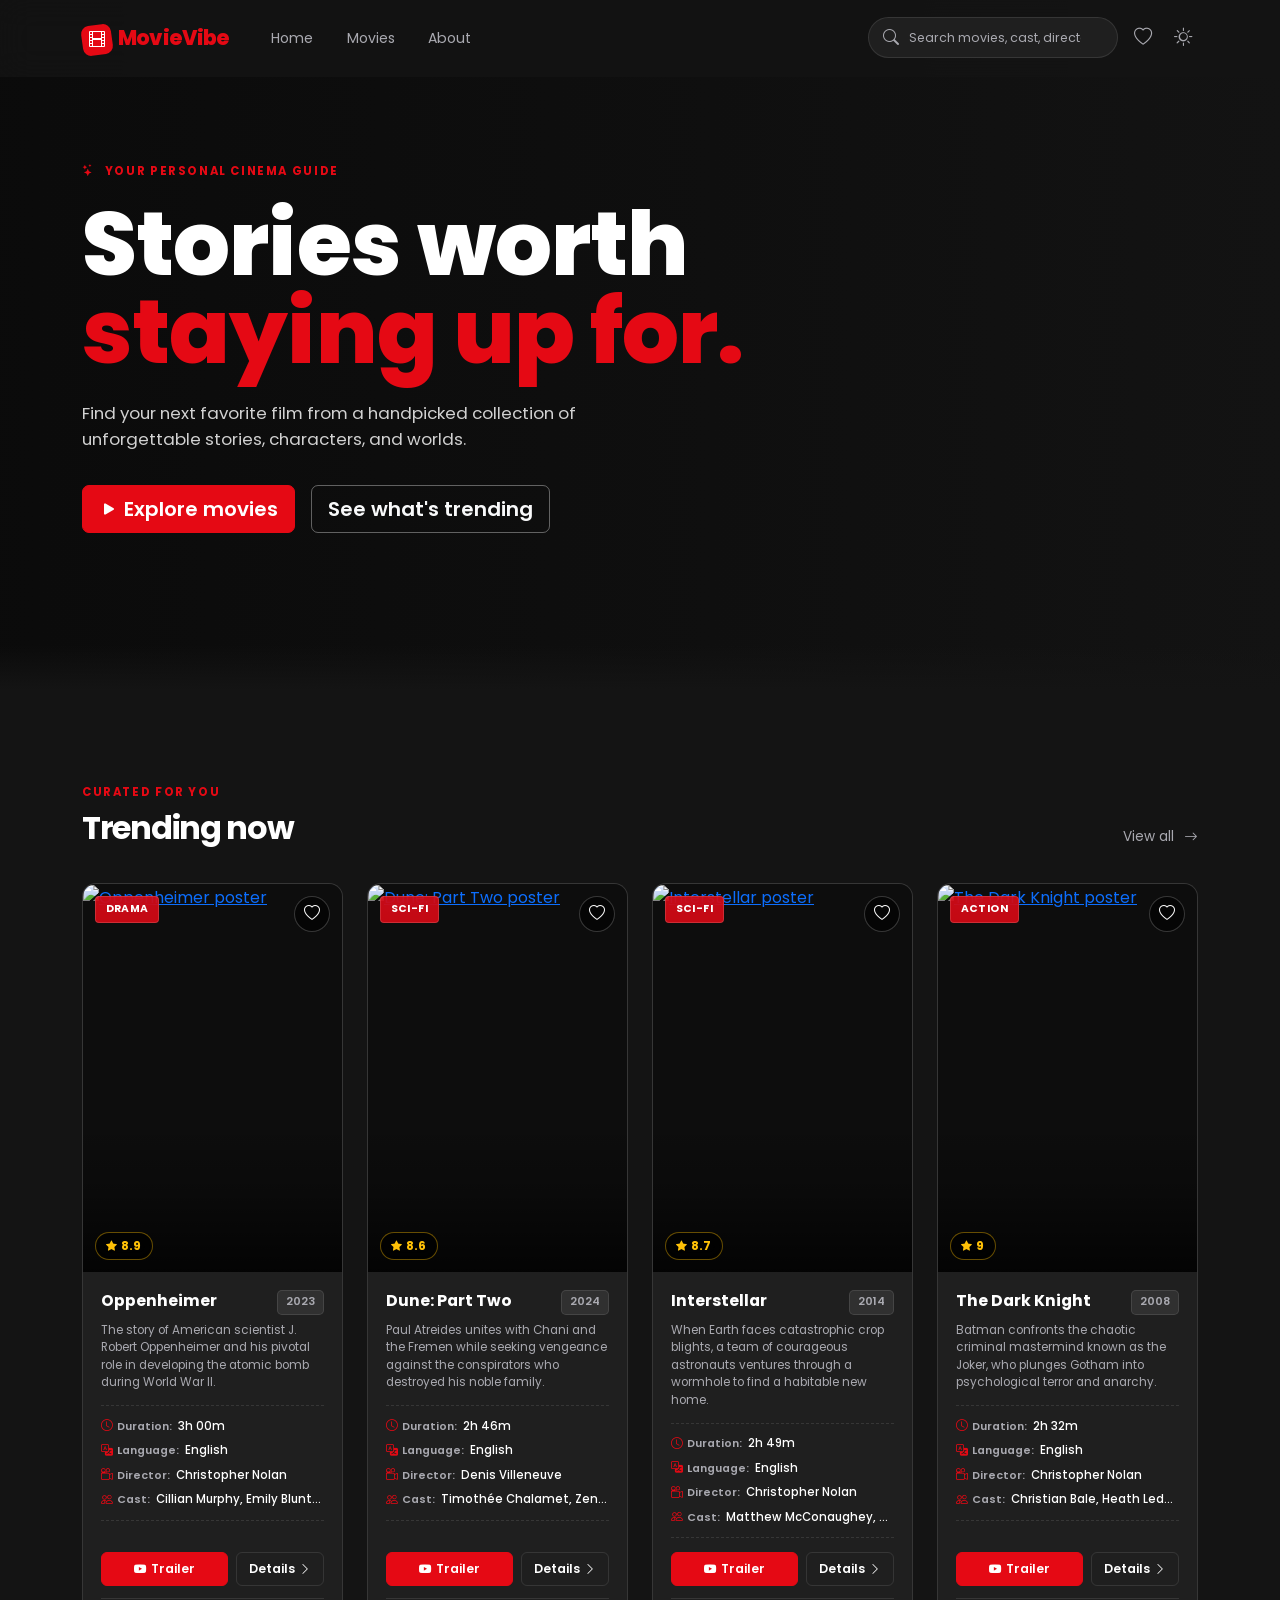
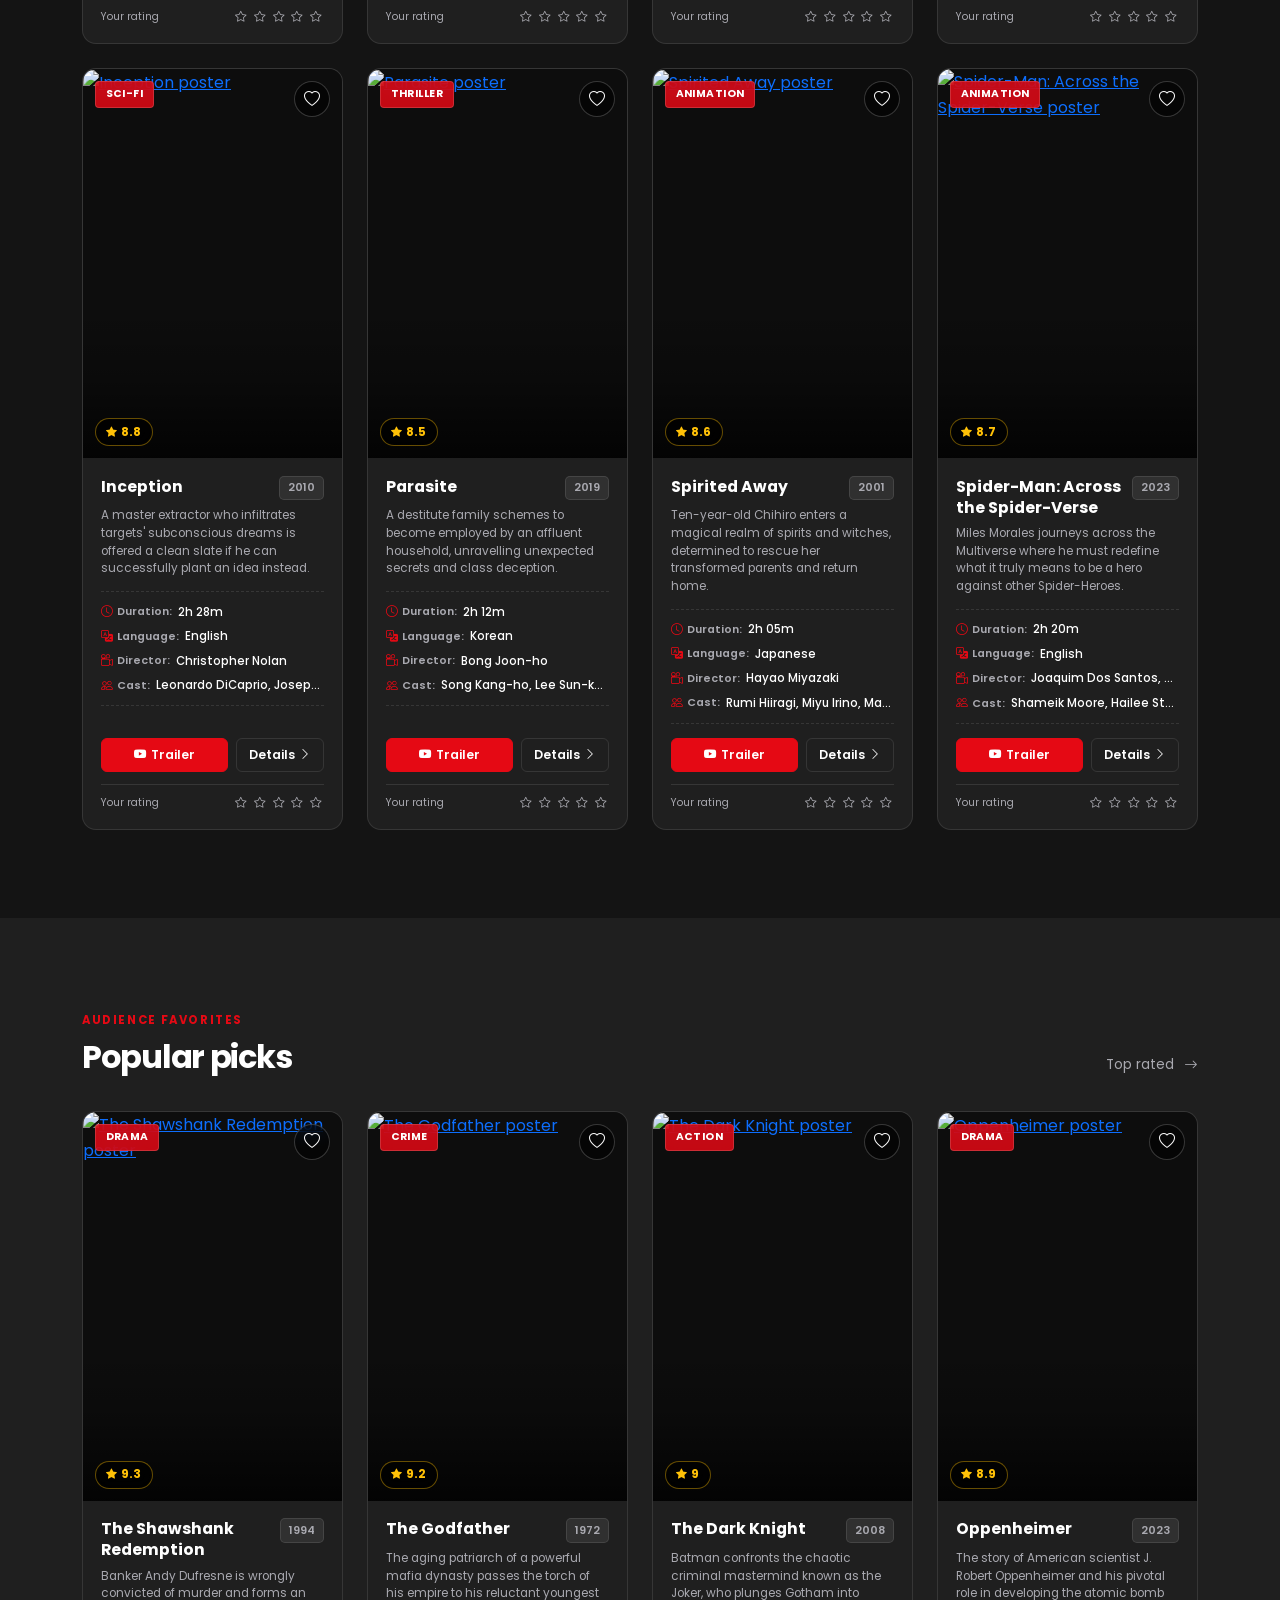
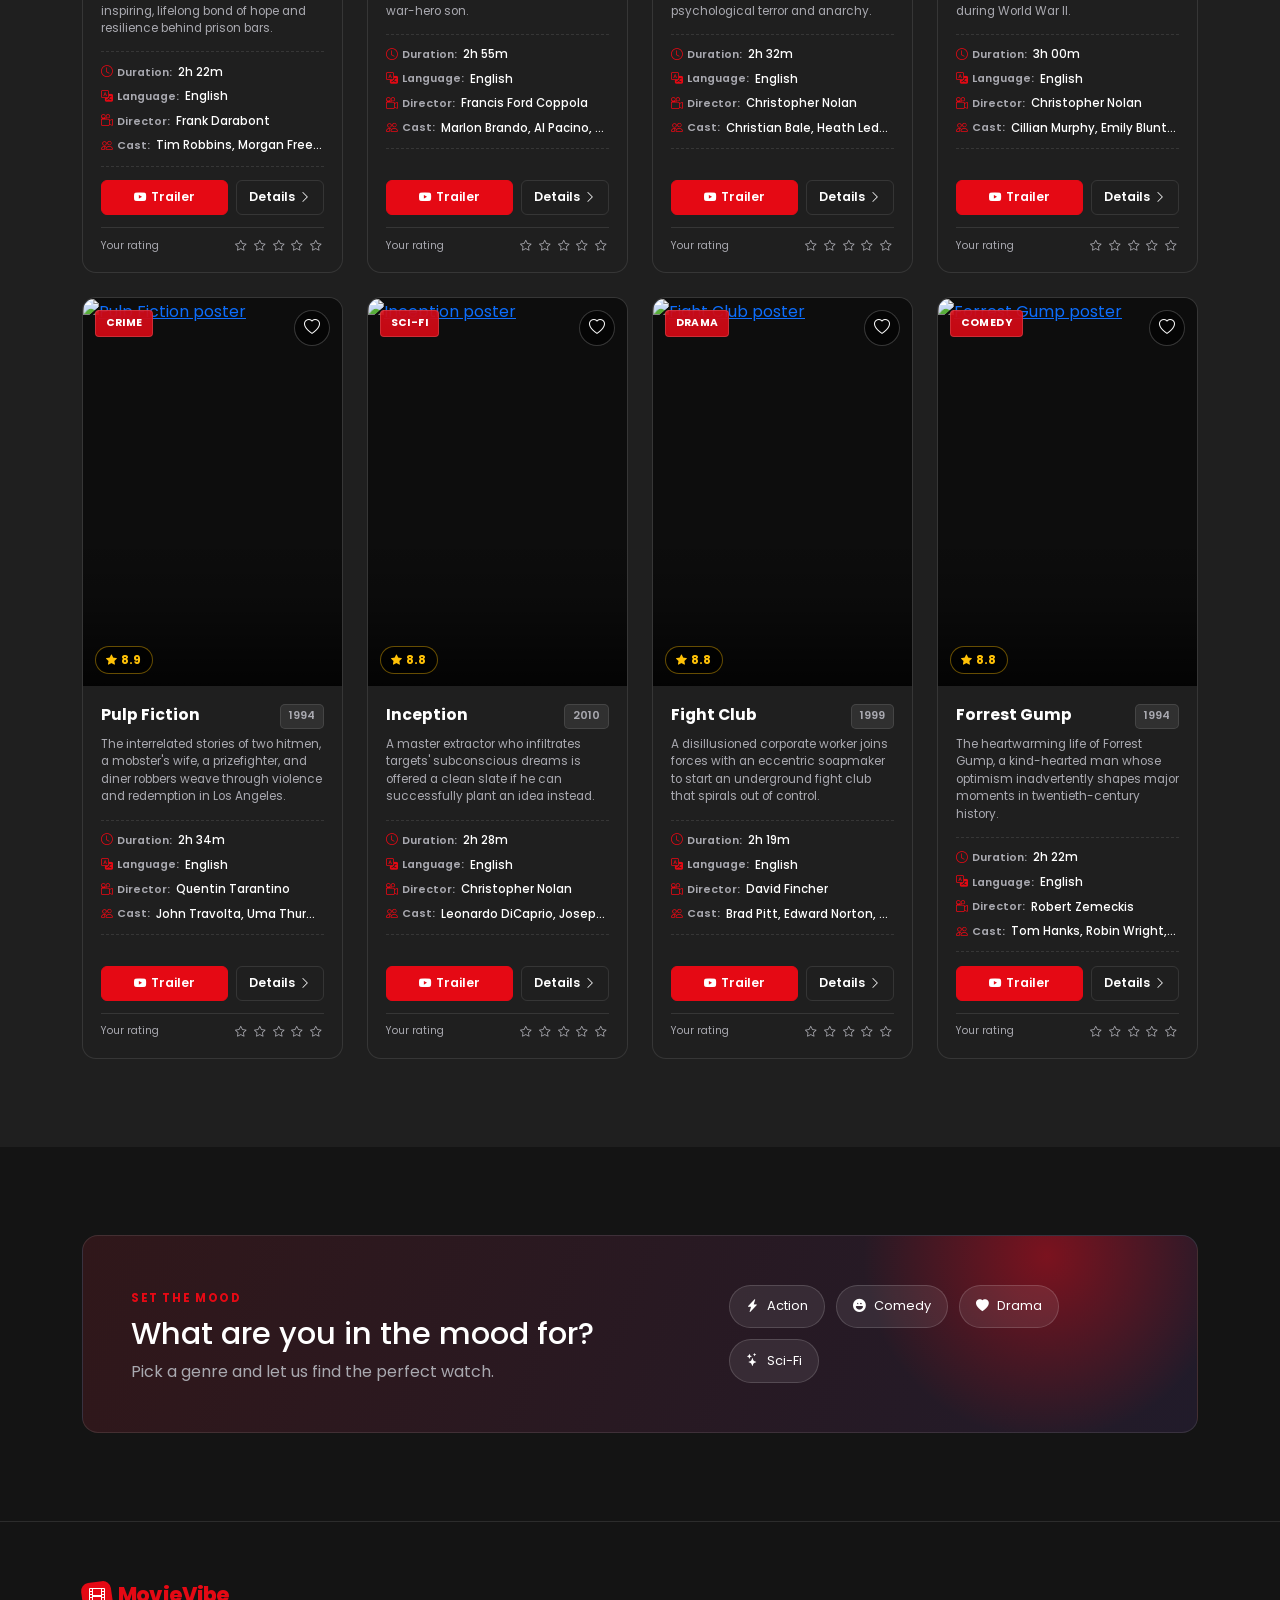
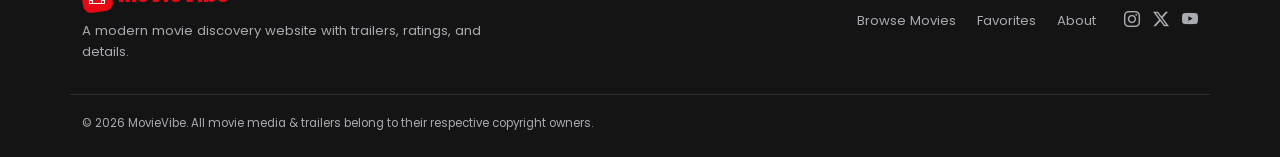
==== index.html @ ccd826d7 "using mock data" ====
<!doctype html>
<html lang="en">
<head>
  <meta charset="utf-8">
  <meta name="viewport" content="width=device-width, initial-scale=1">
  <meta name="description" content="MovieVibe is a modern movie discovery website">
  <title>MovieVibe | Discover your next favorite</title>
  <link rel="preconnect" href="https://fonts.googleapis.com">
  <link rel="preconnect" href="https://fonts.gstatic.com" crossorigin>
  <link href="https://fonts.googleapis.com/css2?family=Kantumruy+Pro:wght@400;500;600;700&family=Poppins:wght@400;500;600;700;800&display=swap" rel="stylesheet">
  <link href="https://cdn.jsdelivr.net/npm/bootstrap@5.3.3/dist/css/bootstrap.min.css" rel="stylesheet">
  <link href="https://cdn.jsdelivr.net/npm/bootstrap-icons@1.11.3/font/bootstrap-icons.min.css" rel="stylesheet">
  <link rel="stylesheet" href="css/style.css">
  <link rel="stylesheet" href="css/home.css">
</head>
<body>
  <div id="site-nav"></div>
  <main>
    <section class="hero-section">
      <div class="container hero-content">
        <span class="eyebrow"><i class="bi bi-stars"></i> Your personal cinema guide</span>
        <h1>Stories worth<br><span>staying up for.</span></h1>
        <p>Find your next favorite film from a handpicked collection of unforgettable stories, characters, and worlds.</p>
        <div class="d-flex flex-wrap gap-3">
          <a href="pages/movies.html" class="btn btn-primary btn-lg"><i class="bi bi-play-fill"></i> Explore movies</a>
          <a href="#trending" class="btn btn-outline-light btn-lg">See what's trending</a>
        </div>
      </div>
      <div class="hero-fade"></div>
    </section>

    <section class="section-block" id="trending">
      <div class="container">
        <div class="section-heading">
          <div><span class="eyebrow">Curated for you</span><h2>Trending now</h2></div>
          <a href="pages/movies.html" class="text-link">View all <i class="bi bi-arrow-right"></i></a>
        </div>
        <div id="trending-grid" class="row g-4"></div>
      </div>
    </section>

    <section class="section-block section-muted" id="popular">
      <div class="container">
        <div class="section-heading">
          <div><span class="eyebrow">Audience favorites</span><h2>Popular picks</h2></div>
          <a href="pages/movies.html?sort=rating" class="text-link">Top rated <i class="bi bi-arrow-right"></i></a>
        </div>
        <div id="popular-grid" class="row g-4"></div>
      </div>
    </section>

    <section class="section-block">
      <div class="container">
        <div class="mood-banner">
          <div><span class="eyebrow">Set the mood</span><h2>What are you in the mood for?</h2><p>Pick a genre and let us find the perfect watch.</p></div>
          <div class="mood-actions">
            <a href="pages/movies.html?genre=Action" class="mood-chip"><i class="bi bi-lightning-charge-fill"></i> Action</a>
            <a href="pages/movies.html?genre=Comedy" class="mood-chip"><i class="bi bi-emoji-laughing-fill"></i> Comedy</a>
            <a href="pages/movies.html?genre=Drama" class="mood-chip"><i class="bi bi-heart-fill"></i> Drama</a>
            <a href="pages/movies.html?genre=Sci-Fi" class="mood-chip"><i class="bi bi-stars"></i> Sci-Fi</a>
          </div>
        </div>
      </div>
    </section>
  </main>
  <div id="site-footer"></div>
  <script src="https://cdn.jsdelivr.net/npm/bootstrap@5.3.3/dist/js/bootstrap.bundle.min.js"></script>
  <script src="data/movies-data.js"></script>
  <script src="js/utils.js"></script>
  <script src="js/main.js"></script>
  <script src="js/home.js"></script>
</body>
</html>
---- css/style.css ----
:root {
  --bg: #141414;
  --surface: #1f1f1f;
  --surface-2: #282828;
  --text: #fff;
  --muted: #a9a9b0;
  --line: rgba(255, 255, 255, 0.1);
  --red: #e50914;
  --red-dark: #b20710;
  --hero-text: #fff;
  --shadow: 0 20px 50px rgba(0, 0, 0, 0.35);
}
* {
  box-sizing: border-box;
}
html {
  scroll-behavior: smooth;
}
body {
  background: var(--bg);
  color: var(--text);
  font-family:
    Poppins,
    "Kantumruy Pro",
    -apple-system,
    BlinkMacSystemFont,
    "Segoe UI",
    Roboto,
    sans-serif;
  line-height: 1.6;
}
body,
button,
input,
select {
  transition:
    background-color 0.25s,
    color 0.25s,
    border-color 0.25s;
}
.navbar {
  background: rgba(20, 20, 20, 0.82);
  backdrop-filter: blur(16px);
  border-bottom: 1px solid transparent;
  padding: 1rem 0;
  z-index: 100;
}
.navbar.scrolled {
  border-color: var(--line);
}
.navbar-brand {
  color: var(--text);
  font-size: 1.3rem;
  font-weight: 800;
  letter-spacing: -0.04em;
  text-decoration: none;
}
.navbar-brand span:not(.brand-mark) {
  color: var(--red);
}
.brand-mark {
  background: var(--red);
  border-radius: 8px;
  color: #fff;
  display: inline-grid;
  height: 30px;
  margin-right: 6px;
  place-items: center;
  transform: rotate(-8deg);
  width: 30px;
}
.brand-mark i {
  font-size: 16px;
  transform: rotate(8deg);
}
.nav-link {
  color: var(--muted);
  font-size: 0.88rem;
  margin-left: 1.1rem;
}
.nav-link:hover,
.nav-link.active {
  color: var(--text);
}
.nav-actions {
  align-items: center;
  display: flex;
  gap: 1rem;
}
.nav-search {
  align-items: center;
  background: var(--surface);
  border: 1px solid var(--line);
  border-radius: 30px;
  display: flex;
  padding: 0 0.9rem;
  width: 250px;
}
.nav-search i {
  color: var(--muted);
}
.nav-search input {
  background: transparent;
  border: 0;
  color: var(--text);
  font-size: 0.78rem;
  outline: 0;
  padding: 0.6rem;
  width: 100%;
}
.nav-search input::placeholder {
  color: var(--muted);
}
.nav-icon-link,
.nav-icon-btn {
  background: transparent;
  border: 0;
  color: var(--muted);
  font-size: 1.15rem;
  position: relative;
  text-decoration: none;
}
.nav-icon-link:hover,
.nav-icon-btn:hover {
  color: var(--text);
}
.favorite-count {
  background: var(--red);
  border-radius: 10px;
  color: #fff;
  font-size: 0.6rem;
  line-height: 16px;
  min-width: 16px;
  position: absolute;
  right: -9px;
  text-align: center;
  top: -8px;
}
.navbar-toggler {
  border: 0;
  color: var(--text);
  font-size: 1.5rem;
}
.hero-section {
  align-items: center;
  background:
    linear-gradient(
      90deg,
      rgba(10, 10, 10, 0.92) 0%,
      rgba(10, 10, 10, 0.55) 50%,
      rgba(10, 10, 10, 0.1)
    ),
    url("https://images.unsplash.com/photo-1489599849927-2ee91cede3ba?auto=format&fit=crop&w=2000&q=85")
      center/cover;
  display: flex;
  min-height: 690px;
  position: relative;
}
.hero-section:after {
  background: linear-gradient(0deg, var(--bg), transparent 25%);
  bottom: 0;
  content: "";
  height: 180px;
  left: 0;
  position: absolute;
  right: 0;
}
.hero-content {
  position: relative;
  z-index: 1;
}
.hero-content h1 {
  font-size: clamp(3rem, 7vw, 6.6rem);
  font-weight: 800;
  letter-spacing: -0.07em;
  line-height: 0.98;
  margin: 1.1rem 0 1.5rem;
  max-width: 760px;
}
.hero-content h1 span {
  color: var(--red);
}
.hero-content p {
  color: #d1d1d1;
  font-size: 1.05rem;
  margin-bottom: 2rem;
  max-width: 500px;
}
.eyebrow {
  color: var(--red);
  font-size: 0.72rem;
  font-weight: 700;
  letter-spacing: 0.14em;
  text-transform: uppercase;
}
.eyebrow i {
  margin-right: 0.35rem;
}
.btn {
  border-radius: 7px;
  font-weight: 600;
}
.btn-primary {
  background: var(--red);
  border-color: var(--red);
}
.btn-primary:hover,
.btn-primary:focus {
  background: var(--red-dark);
  border-color: var(--red-dark);
}
.btn-outline-light {
  border-color: rgba(255, 255, 255, 0.35);
}
.section-block {
  padding: 5.5rem 0;
}
.section-muted {
  background: var(--surface);
}
.section-heading {
  align-items: end;
  display: flex;
  justify-content: space-between;
  margin-bottom: 2.2rem;
}
.section-heading h2 {
  font-size: 2rem;
  font-weight: 700;
  letter-spacing: -0.04em;
  margin: 0.35rem 0 0;
}
.text-link {
  color: var(--muted);
  font-size: 0.85rem;
  text-decoration: none;
}
.text-link:hover {
  color: var(--red);
}
.text-link i {
  margin-left: 0.4rem;
}

/* ==========================================================================
   MOVIE CARD - REDESIGNED
   ========================================================================== */
.movie-card {
  background: var(--surface);
  border: 1px solid var(--line);
  border-radius: 14px;
  display: flex;
  flex-direction: column;
  height: 100%;
  overflow: hidden;
  position: relative;
  transition:
    transform 0.28s cubic-bezier(0.4, 0, 0.2, 1),
    box-shadow 0.28s cubic-bezier(0.4, 0, 0.2, 1),
    border-color 0.28s ease;
}
.movie-card:hover {
  border-color: rgba(229, 9, 20, 0.4);
  box-shadow: var(--shadow);
  transform: translateY(-8px);
}
.poster-wrap {
  aspect-ratio: 2/3;
  background: #0d0d0d;
  overflow: hidden;
  position: relative;
}
.poster-wrap img,
.details-poster img {
  height: 100%;
  object-fit: cover;
  transition: transform 0.5s cubic-bezier(0.4, 0, 0.2, 1);
  width: 100%;
}
.movie-card:hover .poster-wrap img {
  transform: scale(1.06);
}
.poster-wrap:after {
  background: linear-gradient(
    0deg,
    rgba(0, 0, 0, 0.75) 0%,
    rgba(0, 0, 0, 0.2) 40%,
    transparent 70%
  );
  bottom: 0;
  content: "";
  height: 55%;
  left: 0;
  pointer-events: none;
  position: absolute;
  right: 0;
  z-index: 1;
}

/* Favorite bookmark button */
.favorite-btn {
  background: rgba(0, 0, 0, 0.55);
  backdrop-filter: blur(8px);
  border: 1px solid rgba(255, 255, 255, 0.2);
  border-radius: 50%;
  color: #fff;
  cursor: pointer;
  display: grid;
  height: 36px;
  place-items: center;
  position: absolute;
  right: 12px;
  top: 12px;
  transition: all 0.2s ease;
  width: 36px;
  z-index: 3;
}
.favorite-btn:hover {
  background: var(--red);
  border-color: var(--red);
  transform: scale(1.1);
}
.favorite-btn.active {
  background: var(--red);
  border-color: var(--red);
  color: #fff;
}

/* Poster hover trailer play overlay button */
.poster-trailer-btn {
  background: rgba(229, 9, 20, 0.92);
  border: 0;
  border-radius: 50%;
  box-shadow: 0 4px 20px rgba(229, 9, 20, 0.6);
  color: #fff;
  cursor: pointer;
  display: grid;
  font-size: 1.6rem;
  height: 52px;
  left: 50%;
  opacity: 0;
  place-items: center;
  position: absolute;
  top: 50%;
  transform: translate(-50%, -50%) scale(0.8);
  transition: all 0.28s cubic-bezier(0.4, 0, 0.2, 1);
  width: 52px;
  z-index: 3;
}
.movie-card:hover .poster-trailer-btn {
  opacity: 1;
  transform: translate(-50%, -50%) scale(1);
}
.poster-trailer-btn:hover {
  background: #ff1924;
  transform: translate(-50%, -50%) scale(1.12);
}

/* Genre Badge */
.genre-badge {
  background: rgba(229, 9, 20, 0.85);
  backdrop-filter: blur(8px);
  border: 1px solid rgba(255, 255, 255, 0.15);
  border-radius: 4px;
  color: #fff;
  display: inline-block;
  font-size: 0.66rem;
  font-weight: 700;
  letter-spacing: 0.04em;
  padding: 0.25rem 0.6rem;
  text-transform: uppercase;
}
.poster-wrap .genre-badge {
  left: 12px;
  position: absolute;
  top: 12px;
  z-index: 2;
}

/* Card Rating Badge */
.card-rating-badge {
  align-items: center;
  background: rgba(0, 0, 0, 0.78);
  backdrop-filter: blur(8px);
  border: 1px solid rgba(255, 193, 7, 0.4);
  border-radius: 20px;
  bottom: 12px;
  color: #ffc107;
  display: inline-flex;
  font-size: 0.74rem;
  font-weight: 700;
  gap: 0.25rem;
  left: 12px;
  padding: 0.22rem 0.65rem;
  position: absolute;
  z-index: 2;
}
.card-rating-badge i {
  font-size: 0.68rem;
}

/* Card Body */
.movie-card-body {
  display: flex;
  flex-direction: column;
  flex-grow: 1;
  padding: 1.1rem;
}

/* Card Header: Title + Year */
.movie-card-header {
  align-items: flex-start;
  display: flex;
  gap: 0.5rem;
  justify-content: space-between;
  margin-bottom: 0.45rem;
}
.movie-title {
  font-size: 0.98rem;
  font-weight: 700;
  line-height: 1.35;
  margin: 0;
}
.movie-title a {
  color: var(--text);
  text-decoration: none;
  transition: color 0.2s;
}
.movie-title a:hover {
  color: var(--red);
}
.movie-year-badge {
  background: rgba(255, 255, 255, 0.08);
  border: 1px solid var(--line);
  border-radius: 5px;
  color: var(--muted);
  flex-shrink: 0;
  font-size: 0.7rem;
  font-weight: 600;
  padding: 0.15rem 0.5rem;
  white-space: nowrap;
}

/* Movie Description */
.movie-card-desc {
  color: var(--muted);
  display: -webkit-box;
  -webkit-box-orient: vertical;
  font-size: 0.74rem;
  line-height: 1.48;
  line-clamp: 2;
  margin: 0 0 0.85rem 0;
  overflow: hidden;
}

/* Movie Meta Info: Duration, Language, Director, Cast */
.movie-card-meta {
  border-bottom: 1px dashed var(--line);
  border-top: 1px dashed var(--line);
  display: flex;
  flex-direction: column;
  gap: 0.35rem;
  margin-bottom: 0.85rem;
  padding: 0.65rem 0;
}
.meta-row {
  align-items: baseline;
  display: flex;
  font-size: 0.72rem;
  gap: 0.4rem;
  min-width: 0;
}
.meta-label {
  align-items: center;
  color: var(--muted);
  display: inline-flex;
  flex-shrink: 0;
  font-size: 0.68rem;
  font-weight: 600;
  gap: 0.28rem;
  white-space: nowrap;
}
.meta-label i {
  color: var(--red);
  font-size: 0.74rem;
}
.meta-value {
  color: var(--text);
  font-size: 0.72rem;
  font-weight: 500;
  min-width: 0;
}

/* Movie Card Actions */
.movie-card-actions {
  display: flex;
  gap: 0.5rem;
  margin-top: auto;
}
.btn-trailer {
  align-items: center;
  background: var(--red);
  border: 1px solid var(--red);
  border-radius: 6px;
  color: #fff;
  cursor: pointer;
  display: inline-flex;
  flex: 1;
  font-size: 0.76rem;
  font-weight: 600;
  gap: 0.35rem;
  justify-content: center;
  padding: 0.45rem 0.65rem;
  text-decoration: none;
  transition: all 0.2s ease;
}
.btn-trailer:hover:not(:disabled) {
  background: var(--red-dark);
  border-color: var(--red-dark);
  box-shadow: 0 4px 14px rgba(229, 9, 20, 0.45);
  color: #fff;
}
.btn-trailer.disabled,
.btn-trailer:disabled {
  background: rgba(255, 255, 255, 0.08);
  border-color: transparent;
  color: var(--muted);
  cursor: not-allowed;
}
.btn-card-details {
  align-items: center;
  background: transparent;
  border: 1px solid var(--line);
  border-radius: 6px;
  color: var(--text);
  display: inline-flex;
  font-size: 0.76rem;
  font-weight: 600;
  gap: 0.25rem;
  justify-content: center;
  padding: 0.45rem 0.75rem;
  text-decoration: none;
  transition: all 0.2s ease;
}
.btn-card-details:hover {
  background: rgba(255, 255, 255, 0.08);
  border-color: rgba(255, 255, 255, 0.25);
  color: #fff;
}

/* User 5-Star Rating inside Card */
.card-user-rating {
  align-items: center;
  border-top: 1px solid var(--line);
  display: flex;
  justify-content: space-between;
  margin-top: 0.75rem;
  padding-top: 0.6rem;
}
.card-rating-label {
  color: var(--muted);
  font-size: 0.64rem;
}
.rating-stars {
  display: flex;
  gap: 0.12rem;
}
.rating-stars button {
  background: transparent;
  border: 0;
  color: var(--muted);
  cursor: pointer;
  font-size: 0.72rem;
  line-height: 1;
  padding: 0.15rem;
  transition: color 0.15s;
}
.rating-stars button:hover,
.rating-stars button.active {
  color: #ffc107;
}

/* Rating badge elsewhere */
.rating {
  color: #ffc107;
  font-size: 0.75rem;
  font-weight: 600;
  white-space: nowrap;
}
.rating i {
  font-size: 0.68rem;
}
.rating-muted {
  color: var(--muted);
}

/* ==========================================================================
   HOMEPAGE MOOD BANNER
   ========================================================================== */
.mood-banner {
  align-items: center;
  background: linear-gradient(110deg, #30171a, #211b2a);
  border: 1px solid rgba(255, 255, 255, 0.1);
  border-radius: 16px;
  display: flex;
  justify-content: space-between;
  overflow: hidden;
  padding: 3rem;
  position: relative;
}
.mood-banner:after {
  background: radial-gradient(circle, rgba(229, 9, 20, 0.45), transparent 65%);
  content: "";
  height: 400px;
  position: absolute;
  right: -50px;
  top: -180px;
  width: 400px;
}
.mood-banner h2 {
  font-size: 1.9rem;
  margin: 0.4rem 0;
}
.mood-banner p {
  color: var(--muted);
  margin: 0;
}
.mood-actions {
  display: flex;
  flex-wrap: wrap;
  gap: 0.7rem;
  max-width: 420px;
  position: relative;
  z-index: 1;
}
.mood-chip {
  background: rgba(255, 255, 255, 0.08);
  border: 1px solid rgba(255, 255, 255, 0.15);
  border-radius: 30px;
  color: #fff;
  font-size: 0.8rem;
  padding: 0.65rem 1rem;
  text-decoration: none;
  transition: all 0.2s;
}
.mood-chip:hover {
  background: var(--red);
  border-color: var(--red);
  color: #fff;
}
.mood-chip i {
  margin-right: 0.3rem;
}

/* ==========================================================================
   FOOTER
   ========================================================================== */
.site-footer {
  border-top: 1px solid var(--line);
  color: var(--muted);
  padding: 3.5rem 0 1.5rem;
}
.site-footer .navbar-brand {
  color: var(--text);
}
.site-footer p {
  font-size: 0.82rem;
  max-width: 420px;
}
.footer-links {
  align-items: center;
  display: flex;
  gap: 1.3rem;
}
.footer-links a {
  color: var(--muted);
  font-size: 0.82rem;
  text-decoration: none;
}
.footer-links a:hover {
  color: var(--text);
}
.socials {
  display: flex;
  gap: 0.8rem;
  margin-left: 0.5rem;
}
.copyright {
  border-top: 1px solid var(--line);
  font-size: 0.72rem;
  margin-top: 2rem;
  padding-top: 1.2rem;
}

/* ==========================================================================
   MOVIES BROWSE & DETAILS PAGES
   ========================================================================== */
.page-header {
  background: linear-gradient(110deg, #241718, #151c2a);
  padding: 10rem 0 4.5rem;
}
.page-header h1 {
  font-size: clamp(2.4rem, 5vw, 4.3rem);
  font-weight: 800;
  letter-spacing: -0.06em;
  margin: 0.6rem 0;
}
.page-header p {
  color: var(--muted);
  margin: 0;
}
.filter-panel {
  background: var(--surface);
  border: 1px solid var(--line);
  border-radius: 10px;
  display: flex;
  gap: 0.75rem;
  margin-bottom: 1.5rem;
  padding: 0.8rem;
}
.search-wrap {
  align-items: center;
  border: 1px solid var(--line);
  border-radius: 6px;
  display: flex;
  flex: 1;
  padding: 0 0.8rem;
}
.search-wrap i {
  color: var(--muted);
}
.search-wrap input {
  background: transparent;
  border: 0;
  color: var(--text);
  outline: 0;
  padding: 0.65rem;
  width: 100%;
}
.form-select {
  background-color: var(--surface);
  border-color: var(--line);
  color: var(--text);
  font-size: 0.82rem;
  max-width: 200px;
}
.form-select:focus {
  border-color: var(--red);
  box-shadow: none;
}
.results-bar {
  color: var(--muted);
  display: flex;
  font-size: 0.8rem;
  justify-content: space-between;
  margin-bottom: 1.2rem;
}
.btn-link {
  color: var(--red);
  text-decoration: none;
}
.empty-state {
  padding: 5rem 1rem;
  text-align: center;
}
.empty-state i,
.not-found i {
  color: var(--red);
  font-size: 3rem;
}
.empty-state h3 {
  font-size: 1.3rem;
  margin-top: 1rem;
}
.empty-state p {
  color: var(--muted);
  font-size: 0.85rem;
}

/* Movie Details Layout */
.details-hero {
  background:
    linear-gradient(
      90deg,
      rgba(20, 20, 20, 0.98) 20%,
      rgba(20, 20, 20, 0.82) 52%,
      rgba(20, 20, 20, 0.4)
    ),
    var(--backdrop) center/cover;
  padding: 9rem 0 6rem;
  position: relative;
}
.details-hero:after {
  background: linear-gradient(0deg, var(--bg), transparent);
  bottom: 0;
  content: "";
  height: 100px;
  left: 0;
  position: absolute;
  right: 0;
}
.details-hero .container {
  position: relative;
  z-index: 1;
}
.back-link {
  color: var(--muted);
  display: inline-block;
  font-size: 0.82rem;
  margin-bottom: 2.5rem;
  text-decoration: none;
}
.back-link:hover {
  color: #fff;
}
.details-layout {
  align-items: center;
  display: grid;
  gap: 4rem;
  grid-template-columns: 280px 1fr;
}
.details-poster {
  aspect-ratio: 2/3;
  border-radius: 12px;
  box-shadow: var(--shadow);
  overflow: hidden;
}
.detail-year {
  background: rgba(255, 255, 255, 0.08);
  border: 1px solid var(--line);
  border-radius: 4px;
  color: var(--muted);
  font-size: 0.74rem;
  padding: 0.2rem 0.55rem;
}
.details-copy h1 {
  font-size: clamp(2.5rem, 5vw, 4.5rem);
  font-weight: 800;
  letter-spacing: -0.065em;
  line-height: 1.05;
  margin: 0.8rem 0;
}
.detail-rating {
  align-items: center;
  display: flex;
  gap: 0.8rem;
  margin-bottom: 1.2rem;
}
.detail-rating .rating-badge {
  background: rgba(255, 193, 7, 0.15);
  border: 1px solid rgba(255, 193, 7, 0.35);
  border-radius: 20px;
  color: #ffc107;
  font-size: 0.85rem;
  font-weight: 700;
  padding: 0.25rem 0.8rem;
}
.detail-rating span:last-child {
  color: var(--muted);
  font-size: 0.76rem;
}
.detail-user-rating {
  border-bottom: 1px solid var(--line);
  border-top: 1px solid var(--line);
  gap: 1rem;
  justify-content: flex-start;
  margin: -0.25rem 0 1.5rem;
  max-width: 290px;
  padding: 0.85rem 0;
}
.details-copy .lead {
  color: #d0d0d0;
  font-size: 0.98rem;
  max-width: 700px;
}
.detail-meta {
  border-bottom: 1px solid var(--line);
  border-top: 1px solid var(--line);
  display: grid;
  gap: 1.2rem;
  grid-template-columns: repeat(4, 1fr);
  margin-top: 2rem;
  padding: 1.3rem 0;
}
.detail-meta span {
  color: var(--muted);
  display: block;
  font-size: 0.7rem;
  margin-bottom: 0.3rem;
  text-transform: uppercase;
}
.detail-meta strong {
  font-size: 0.82rem;
  font-weight: 500;
}
.grid-span-full {
  grid-column: 1 / -1;
}

/* ==========================================================================
   YOUTUBE TRAILER MODAL
   ========================================================================== */
.trailer-modal {
  background: #141414;
  border: 1px solid rgba(255, 255, 255, 0.18);
  border-radius: 14px;
  box-shadow: 0 25px 60px rgba(0, 0, 0, 0.8);
  color: #fff;
  overflow: hidden;
}
.trailer-modal .modal-header {
  border-bottom: 0;
  padding: 1.1rem 1.4rem 0.6rem;
}
.trailer-modal .modal-title {
  color: #fff;
  font-size: 1.05rem;
  font-weight: 700;
}
.trailer-modal .modal-body {
  padding: 0.5rem 1.4rem 1.4rem;
}

/* ==========================================================================
   ABOUT PAGE & UTILITIES
   ========================================================================== */
.not-found {
  padding: 12rem 0;
}
.not-found h1 {
  margin-top: 1rem;
}
.not-found p {
  color: var(--muted);
}
.api-error {
  background: var(--surface);
  border: 1px solid var(--line);
  border-radius: 10px;
  color: var(--muted);
  padding: 2rem;
  text-align: center;
}
.api-error i {
  color: var(--red);
  font-size: 2rem;
}
.api-error p {
  margin: 0.75rem 0 0;
}
.narrow-content {
  max-width: 850px;
}
.narrow-content h2 {
  font-size: 2.6rem;
  margin: 1rem 0;
}
.narrow-content > p {
  color: var(--muted);
  font-size: 1rem;
  max-width: 680px;
}
.about-header {
  background: linear-gradient(110deg, #171e31, #211719);
}
.about-grid {
  display: flex;
  gap: 1px;
  margin-top: 3rem;
}
.about-stat {
  background: var(--surface);
  padding: 1.5rem 2rem;
  width: 180px;
}
.about-stat strong {
  color: var(--red);
  display: block;
  font-size: 2rem;
}
.about-stat span {
  color: var(--muted);
  font-size: 0.75rem;
}

/* ==========================================================================
   RESPONSIVENESS
   ========================================================================== */
@media (max-width: 991px) {
  .nav-search {
    width: 200px;
  }
  .details-layout {
    gap: 2rem;
    grid-template-columns: 220px 1fr;
  }
  .mood-banner {
    align-items: flex-start;
    flex-direction: column;
    gap: 2rem;
  }
  .mood-actions {
    max-width: none;
  }
}
@media (max-width: 767px) {
  .hero-section {
    min-height: 620px;
  }
  .hero-content h1 {
    font-size: 3.3rem;
  }
  .section-block {
    padding: 4rem 0;
  }
  .section-heading h2 {
    font-size: 1.6rem;
  }
  .filter-panel {
    flex-direction: column;
  }
  .form-select {
    max-width: none;
  }
  .details-hero {
    padding-top: 8rem;
  }
  .details-layout {
    grid-template-columns: 1fr;
  }
  .details-poster {
    margin: 0 auto;
    width: 200px;
  }
  .details-copy h1 {
    font-size: 2.6rem;
  }
  .detail-meta {
    grid-template-columns: repeat(2, 1fr);
  }
  .footer-links {
    flex-wrap: wrap;
  }
  .about-grid {
    flex-wrap: wrap;
  }
  .about-stat {
    flex: 1;
    min-width: 120px;
  }
  .mood-banner {
    padding: 2rem;
  }
}
@media (prefers-reduced-motion: reduce) {
  * {
    scroll-behavior: auto !important;
    transition: none !important;
  }
}

/* ==========================================================================
   LIGHT THEME OVERRIDES
   ========================================================================== */
[data-theme="light"] {
  --bg: #f8f9fa;
  --surface: #ffffff;
  --surface-2: #eef0f2;
  --text: #212529;
  --muted: #68717a;
  --line: rgba(33, 37, 41, 0.12);
  --hero-text: #212529;
}
[data-theme="light"] .navbar {
  background: rgba(248, 249, 250, 0.88);
}
[data-theme="light"] .hero-section {
  background-image:
    linear-gradient(
      90deg,
      rgba(248, 249, 250, 0.95),
      rgba(248, 249, 250, 0.66)
    ),
    url("https://images.unsplash.com/photo-1489599849927-2ee91cede3ba?auto=format&fit=crop&w=2000&q=85");
}
[data-theme="light"] .hero-content p,
[data-theme="light"] .details-copy .lead {
  color: var(--muted);
}
[data-theme="light"] .btn-outline-light {
  border-color: rgba(33, 37, 41, 0.25);
  color: var(--text);
}
[data-theme="light"] .btn-outline-light:hover {
  background: var(--text);
  color: var(--surface);
}
[data-theme="light"] .movie-year-badge {
  background: rgba(0, 0, 0, 0.05);
}
[data-theme="light"] .btn-card-details {
  border-color: rgba(0, 0, 0, 0.15);
  color: var(--text);
}
[data-theme="light"] .btn-card-details:hover {
  background: rgba(0, 0, 0, 0.06);
  color: var(--text);
}
[data-theme="light"] .trailer-modal {
  background: #ffffff;
  border-color: rgba(0, 0, 0, 0.15);
  color: #212529;
}
[data-theme="light"] .trailer-modal .modal-title {
  color: #212529;
}
[data-theme="light"] .trailer-modal .btn-close {
  filter: none;
}
[data-theme="light"] .details-hero {
  background-image:
    linear-gradient(
      90deg,
      rgba(248, 249, 250, 0.97),
      rgba(248, 249, 250, 0.75)
    ),
    var(--backdrop);
}
[data-theme="light"] .page-header {
  background: linear-gradient(110deg, #e9edf7, #f8eaea);
}
[data-theme="light"] .mood-banner {
  background: linear-gradient(110deg, #f8dfe1, #e9e4f6);
}
[data-theme="light"] .mood-chip {
  background: rgba(255, 255, 255, 0.65);
  border-color: rgba(33, 37, 41, 0.12);
  color: var(--text);
}
[data-theme="light"] .mood-chip:hover {
  color: #fff;
}
---- css/home.css ----
.hero-section {
  align-items: center;
  background:
    linear-gradient(
      90deg,
      rgba(10, 10, 10, 0.92) 0%,
      rgba(10, 10, 10, 0.55) 50%,
      rgba(10, 10, 10, 0.1)
    ),
    url("https://images.unsplash.com/photo-1489599849927-2ee91cede3ba?auto=format&fit=crop&w=2000&q=85")
      center/cover;
  display: flex;
  min-height: 690px;
  position: relative;
}
.hero-section:after {
  background: linear-gradient(0deg, var(--bg), transparent 25%);
  bottom: 0;
  content: "";
  height: 180px;
  left: 0;
  position: absolute;
  right: 0;
}
.hero-content {
  position: relative;
  z-index: 1;
}
.hero-content h1 {
  font-size: clamp(3rem, 7vw, 6.6rem);
  font-weight: 800;
  letter-spacing: -0.01em;
  line-height: 0.98;
  margin: 1.1rem 0 1.5rem;
  max-width: 760px;
}
.hero-content h1 span {
  color: var(--red);
}
.hero-content p {
  color: #d1d1d1;
  font-size: 1.05rem;
  margin-bottom: 2rem;
  max-width: 500px;
}
.section-muted {
  background: var(--surface);
}
.mood-banner {
  align-items: center;
  background: linear-gradient(110deg, #30171a, #211b2a);
  border: 1px solid rgba(255, 255, 255, 0.1);
  border-radius: 16px;
  display: flex;
  justify-content: space-between;
  overflow: hidden;
  padding: 3rem;
  position: relative;
}
.mood-banner:after {
  background: radial-gradient(circle, rgba(229, 9, 20, 0.45), transparent 65%);
  content: "";
  height: 400px;
  position: absolute;
  right: -50px;
  top: -180px;
  width: 400px;
}
.mood-banner h2 {
  font-size: 1.9rem;
  margin: 0.4rem 0;
}
.mood-banner p {
  color: var(--muted);
  margin: 0;
}
.mood-actions {
  display: flex;
  flex-wrap: wrap;
  gap: 0.7rem;
  max-width: 420px;
  position: relative;
  z-index: 1;
}
.mood-chip {
  background: rgba(255, 255, 255, 0.08);
  border: 1px solid rgba(255, 255, 255, 0.15);
  border-radius: 30px;
  color: #fff;
  font-size: 0.8rem;
  padding: 0.65rem 1rem;
  text-decoration: none;
}
.mood-chip:hover {
  background: var(--red);
  border-color: var(--red);
  color: #fff;
}
.mood-chip i {
  margin-right: 0.3rem;
}
@media (max-width: 991px) {
  .mood-banner {
    align-items: flex-start;
    flex-direction: column;
    gap: 2rem;
  }
  .mood-actions {
    max-width: none;
  }
}
@media (max-width: 767px) {
  .hero-section {
    min-height: 620px;
  }
  .hero-content h1 {
    font-size: 3.3rem;
  }
  .mood-banner {
    padding: 2rem;
  }
}
[data-theme="light"] .hero-section {
  background-image:
    linear-gradient(
      90deg,
      rgba(248, 249, 250, 0.95),
      rgba(248, 249, 250, 0.66)
    ),
    url("https://images.unsplash.com/photo-1489599849927-2ee91cede3ba?auto=format&fit=crop&w=2000&q=85");
}
[data-theme="light"] .hero-content p {
  color: var(--muted);
}
[data-theme="light"] .mood-banner {
  background: linear-gradient(110deg, #f8dfe1, #e9e4f6);
}
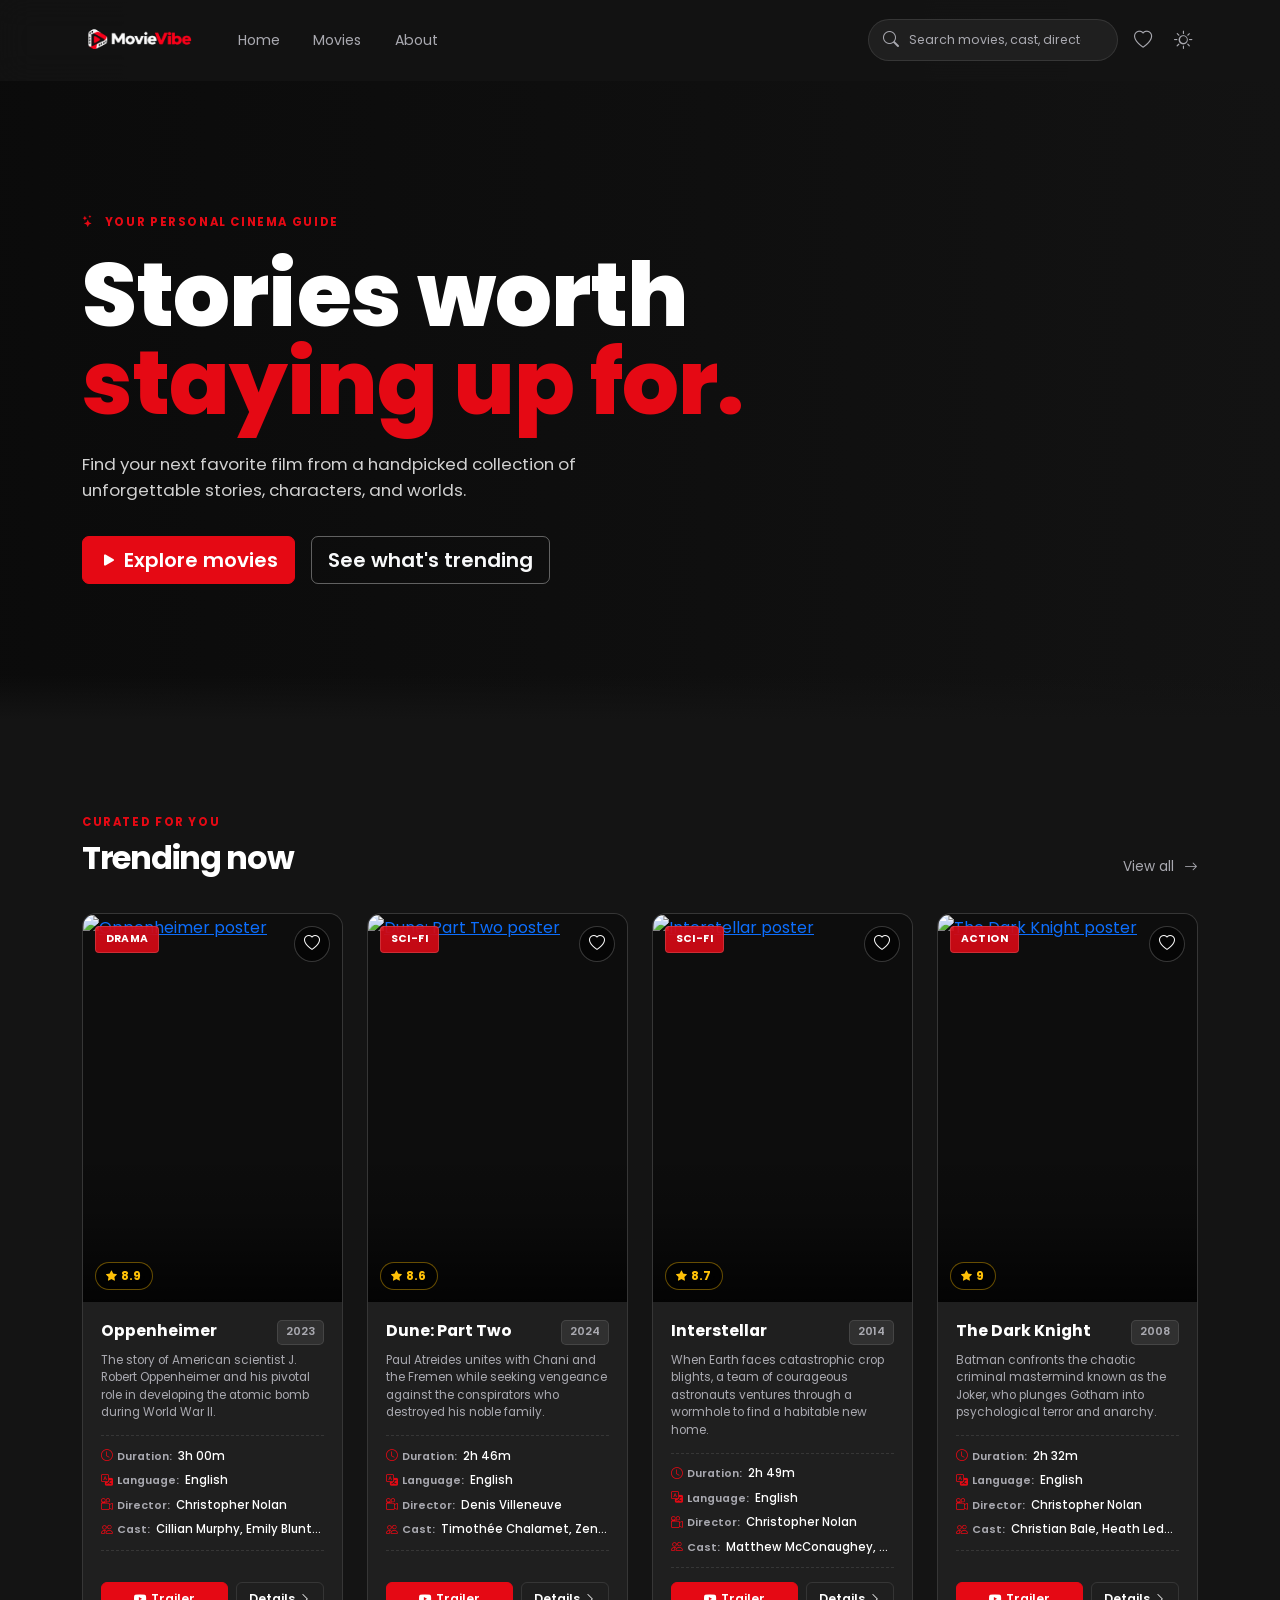
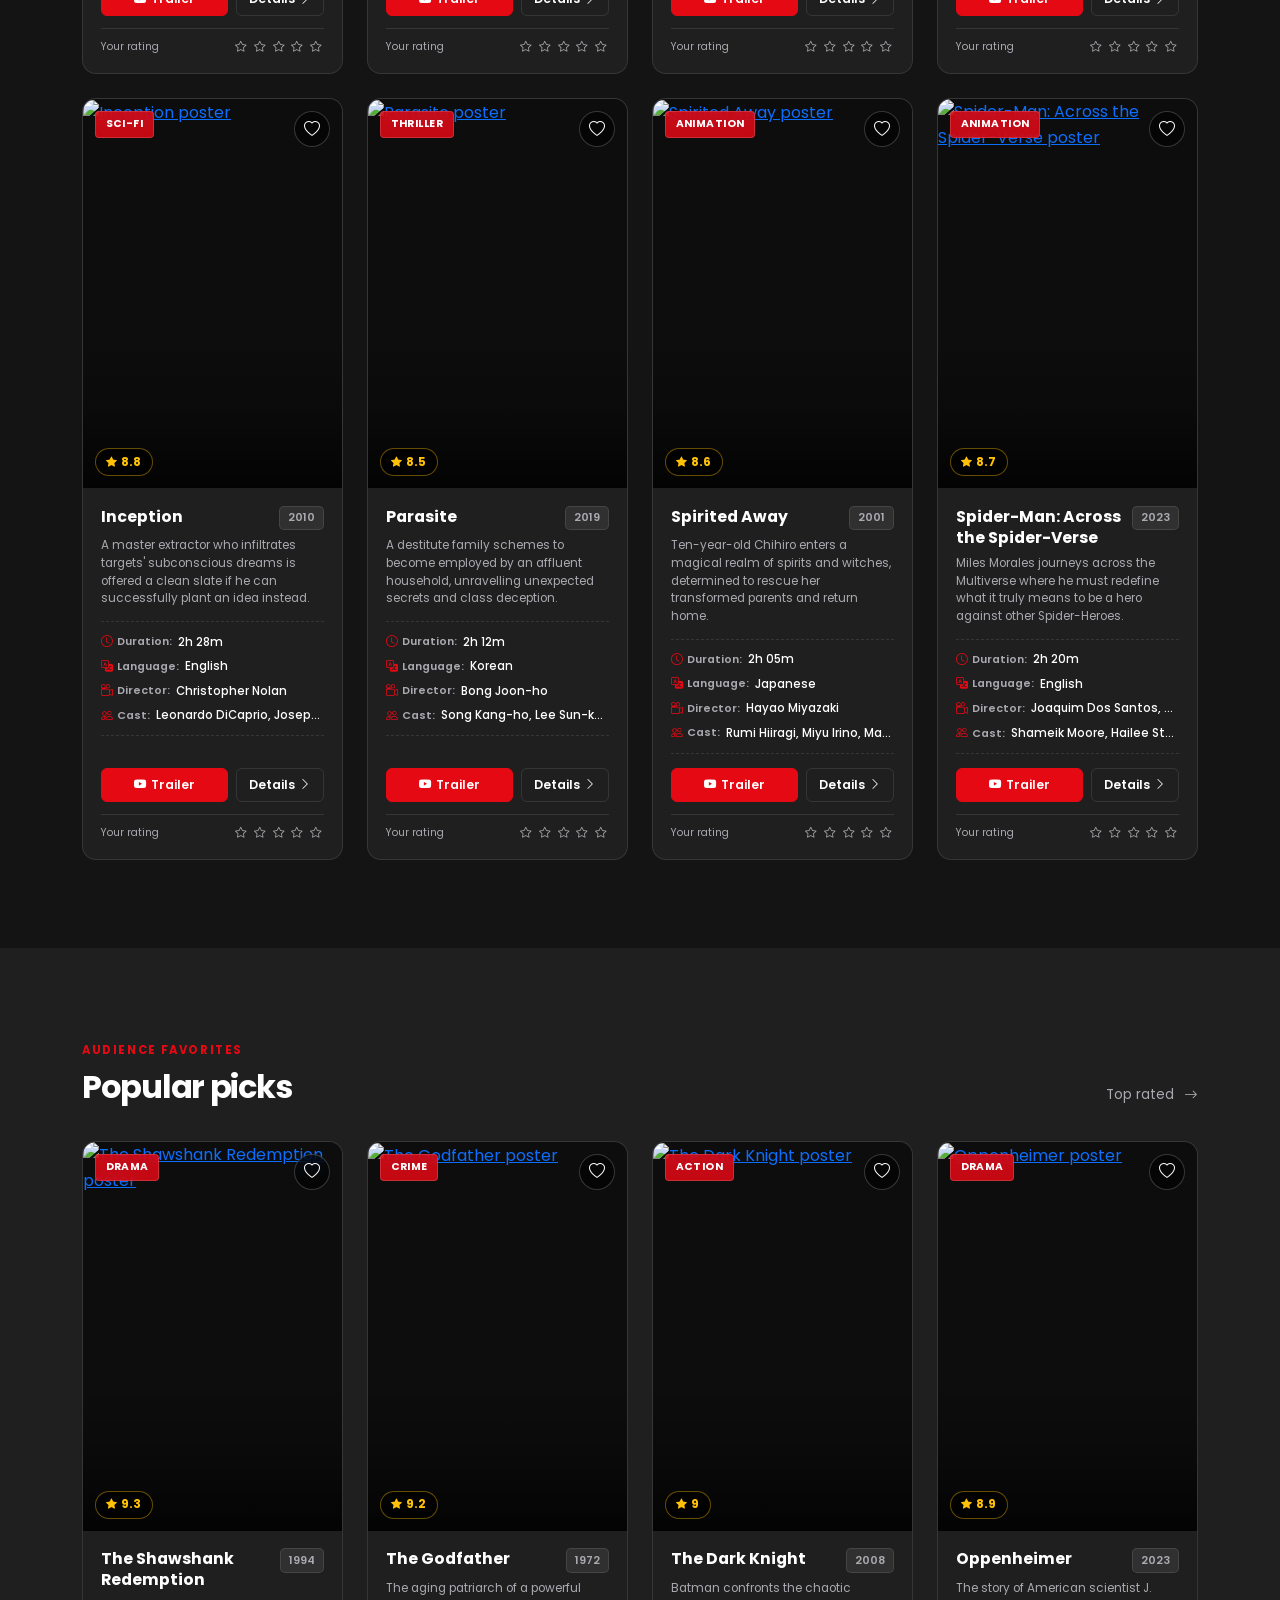
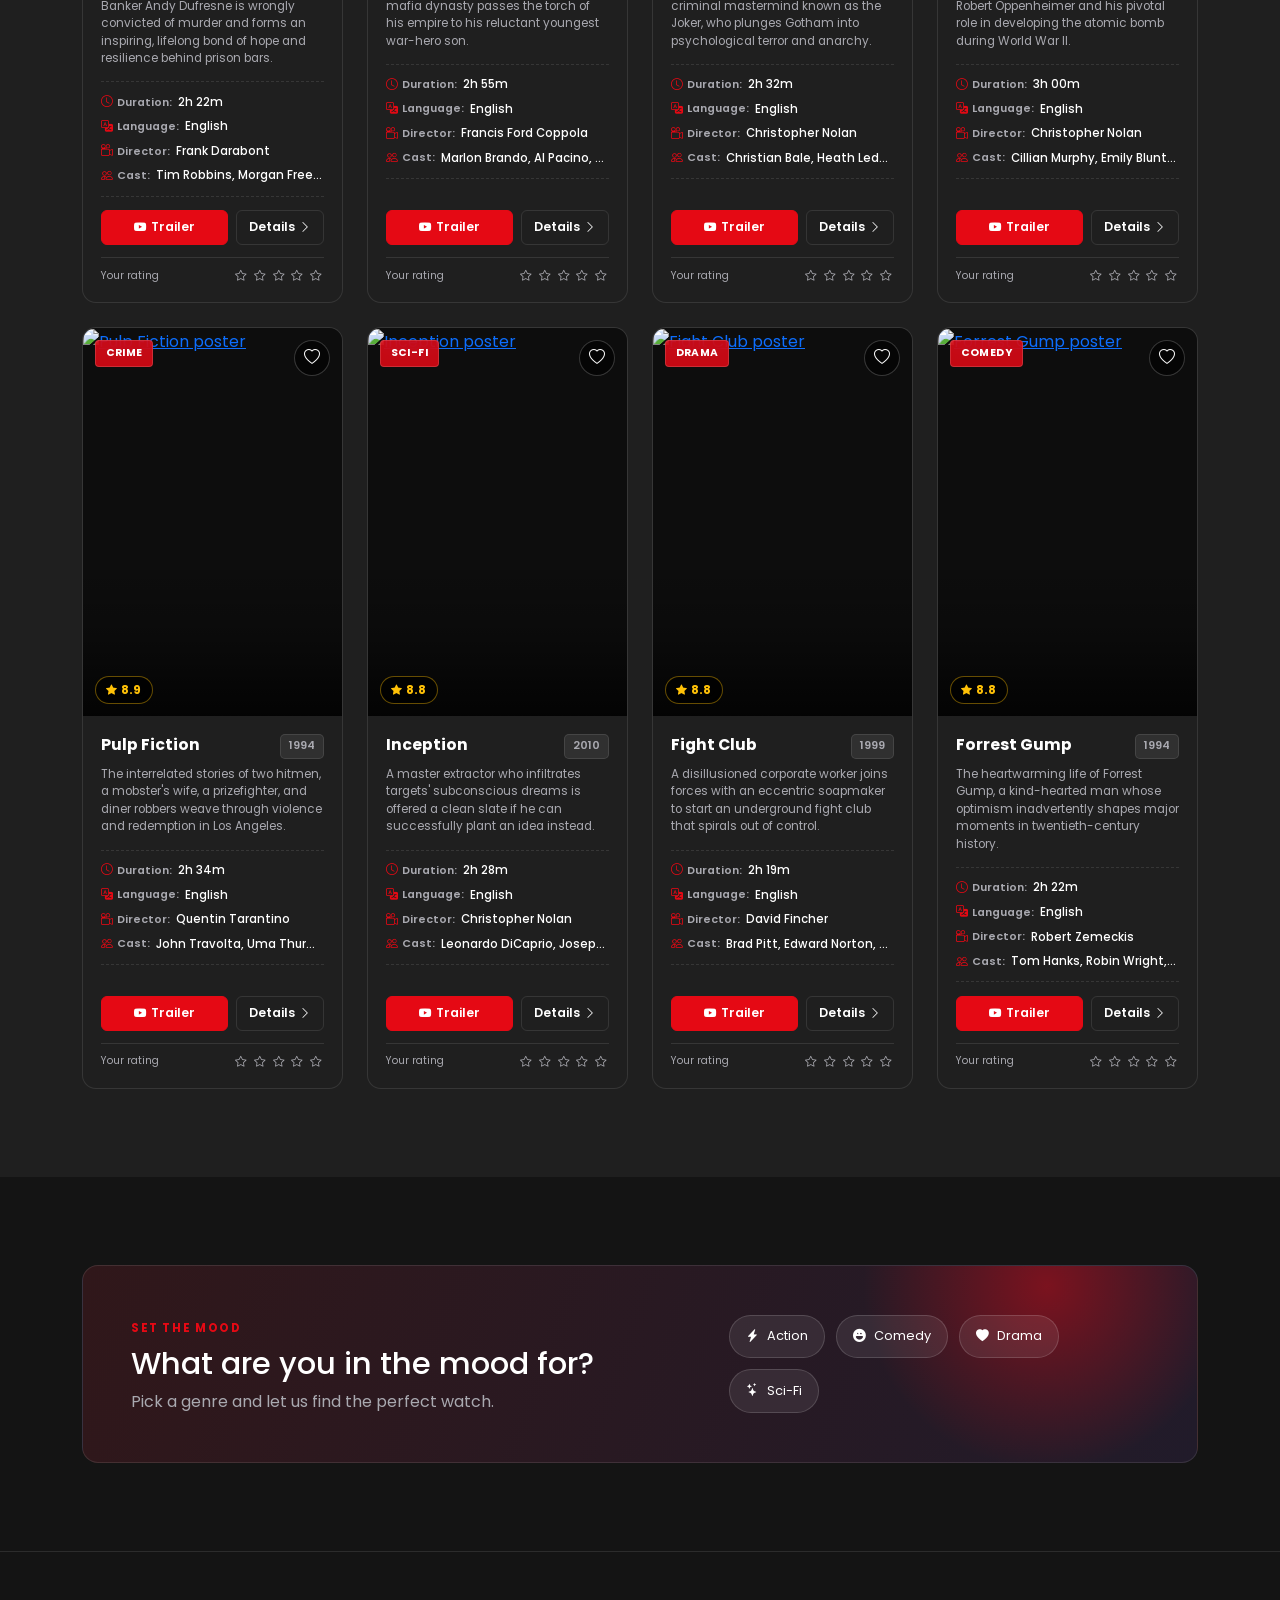
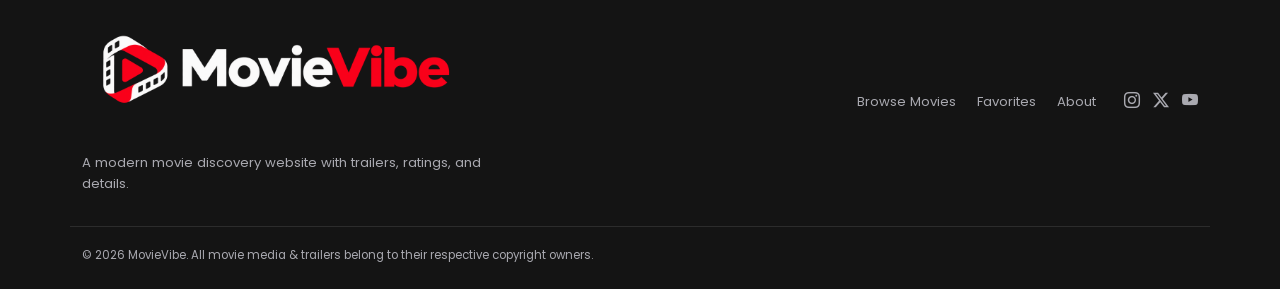
==== commit e77f1f40: "updated logo and icon" ====
--- a/index.html
+++ b/index.html
@@ -5,6 +5,7 @@
   <meta name="viewport" content="width=device-width, initial-scale=1">
   <meta name="description" content="MovieVibe is a modern movie discovery website">
   <title>MovieVibe | Discover your next favorite</title>
+  <link rel="icon" type="image/png" href="./images/favicon.png">
   <link rel="preconnect" href="https://fonts.googleapis.com">
   <link rel="preconnect" href="https://fonts.gstatic.com" crossorigin>
   <link href="https://fonts.googleapis.com/css2?family=Kantumruy+Pro:wght@400;500;600;700&family=Poppins:wght@400;500;600;700;800&display=swap" rel="stylesheet">
--- a/css/style.css
+++ b/css/style.css
@@ -72,6 +72,30 @@
 .brand-mark i {
   font-size: 16px;
   transform: rotate(8deg);
+}
+
+.brand-logo {
+  height: 38px;
+  width: auto;
+  object-fit: contain;
+  vertical-align: middle;
+}
+.brand-logo.logo-light {
+  display: none !important;
+}
+.brand-logo.logo-dark {
+  display: inline-block !important;
+}
+
+[data-theme="light"] .brand-logo.logo-dark {
+  display: none !important;
+}
+[data-theme="light"] .brand-logo.logo-light {
+  display: inline-block !important;
+}
+
+.site-footer .brand-logo {
+  height: 128px;
 }
 .nav-link {
   color: var(--muted);
--- a/css/home.css
+++ b/css/home.css
@@ -10,7 +10,8 @@
     url("https://images.unsplash.com/photo-1489599849927-2ee91cede3ba?auto=format&fit=crop&w=2000&q=85")
       center/cover;
   display: flex;
-  min-height: 690px;
+  min-height: 720px;
+  padding: 10rem 0 5.5rem;
   position: relative;
 }
 .hero-section:after {
@@ -112,6 +113,7 @@
 @media (max-width: 767px) {
   .hero-section {
     min-height: 620px;
+    padding: 8rem 0 4rem;
   }
   .hero-content h1 {
     font-size: 3.3rem;
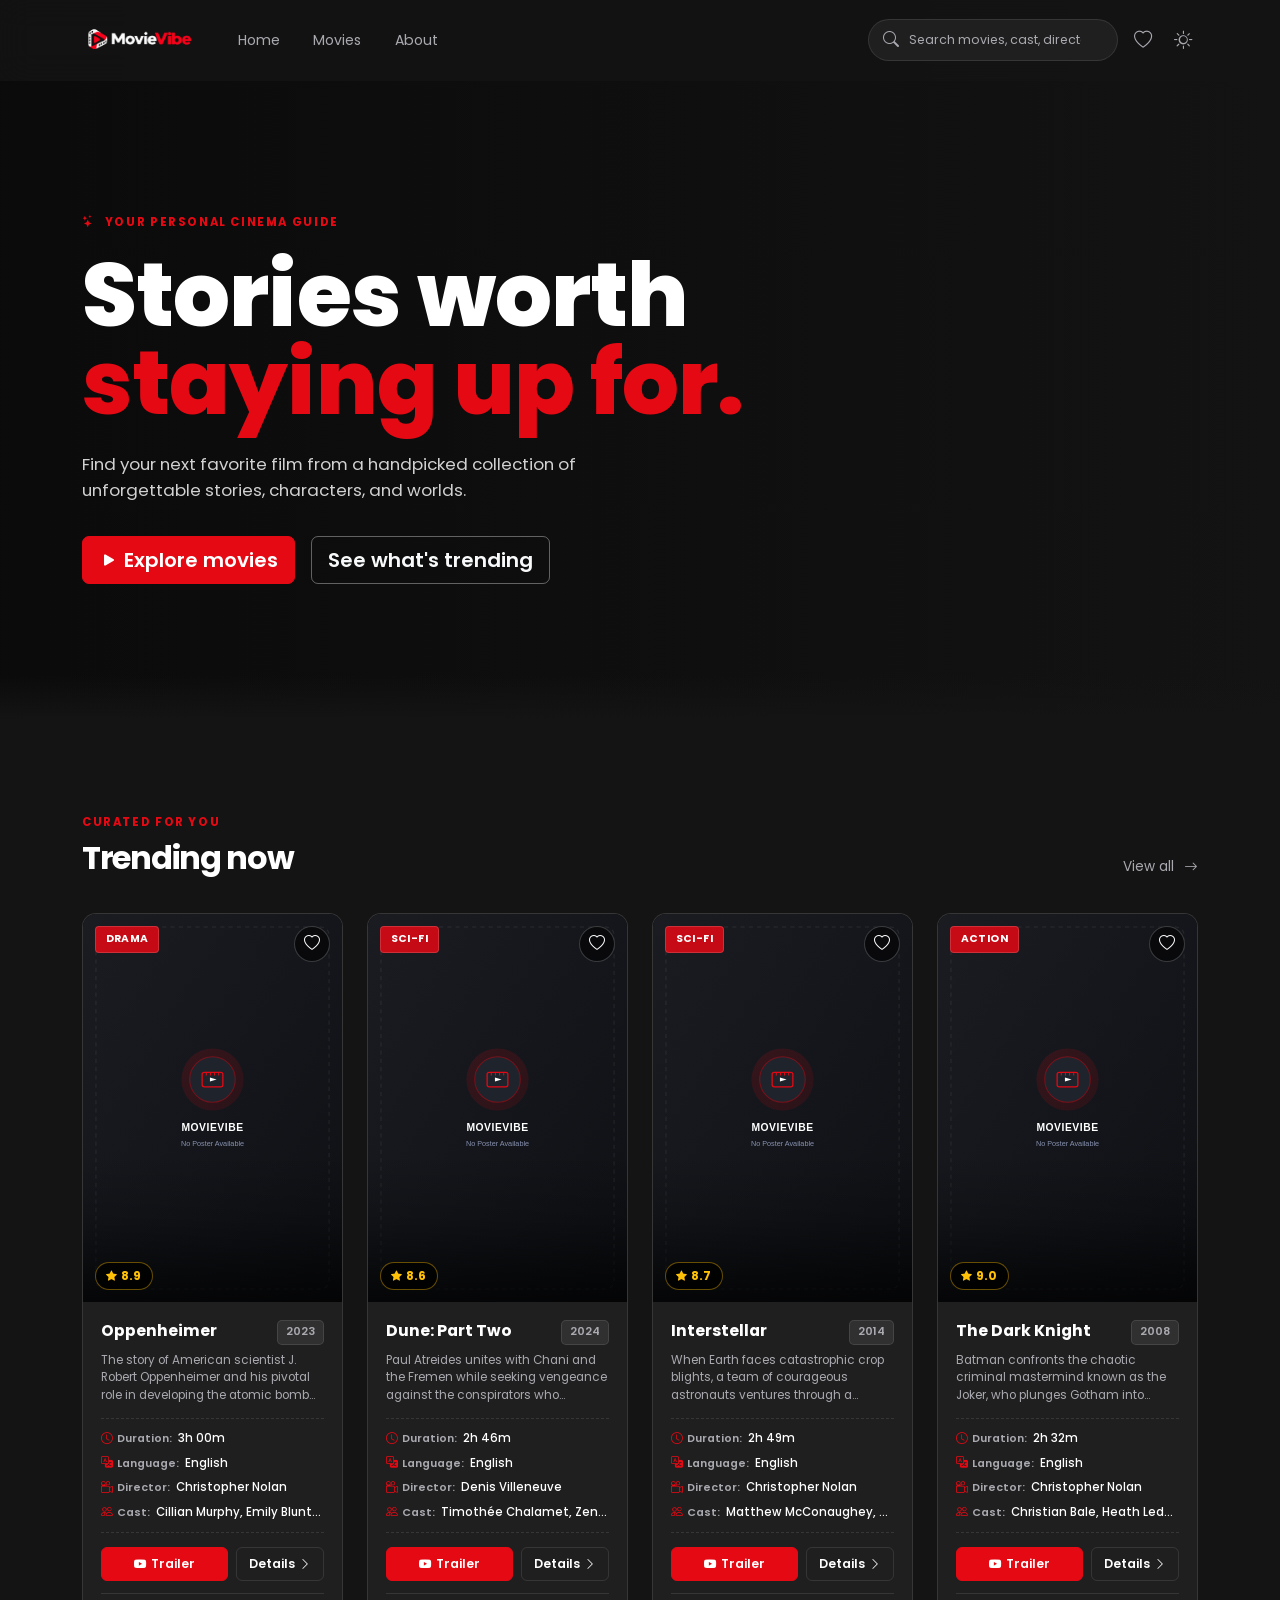
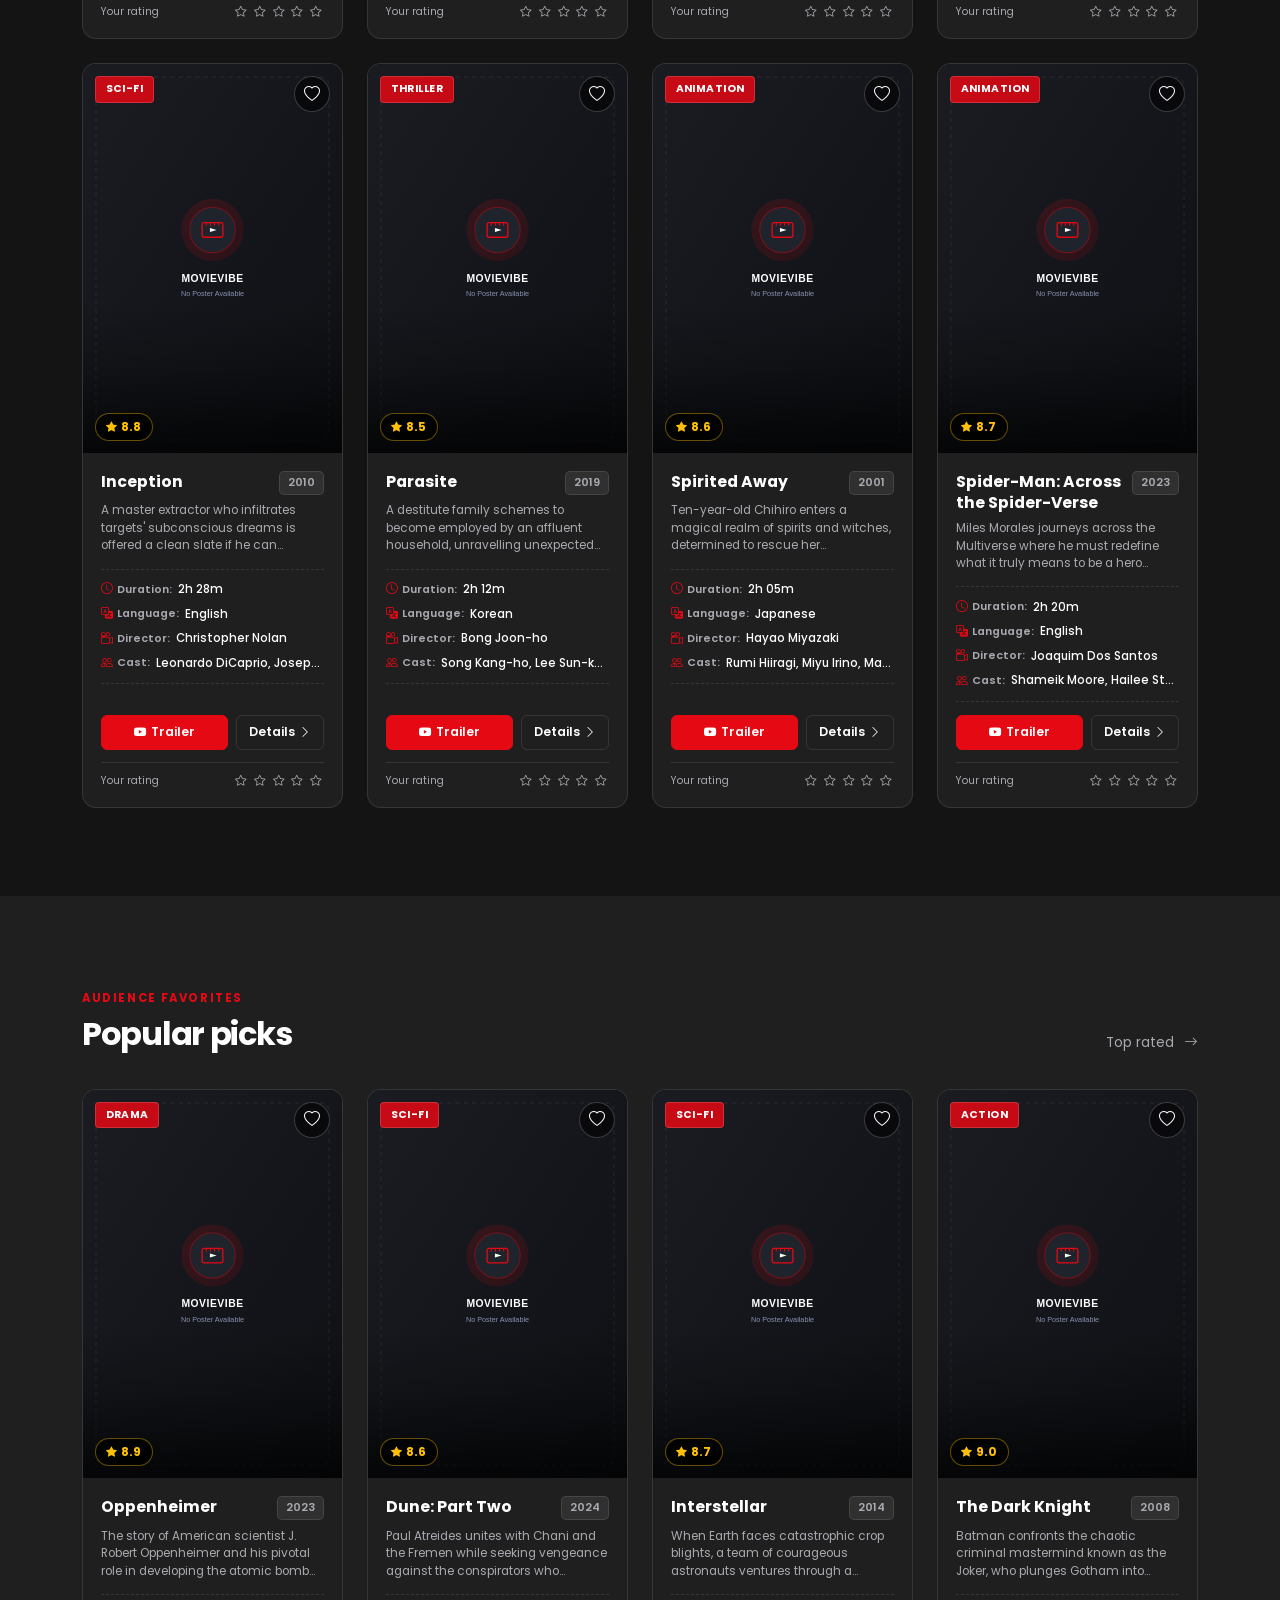
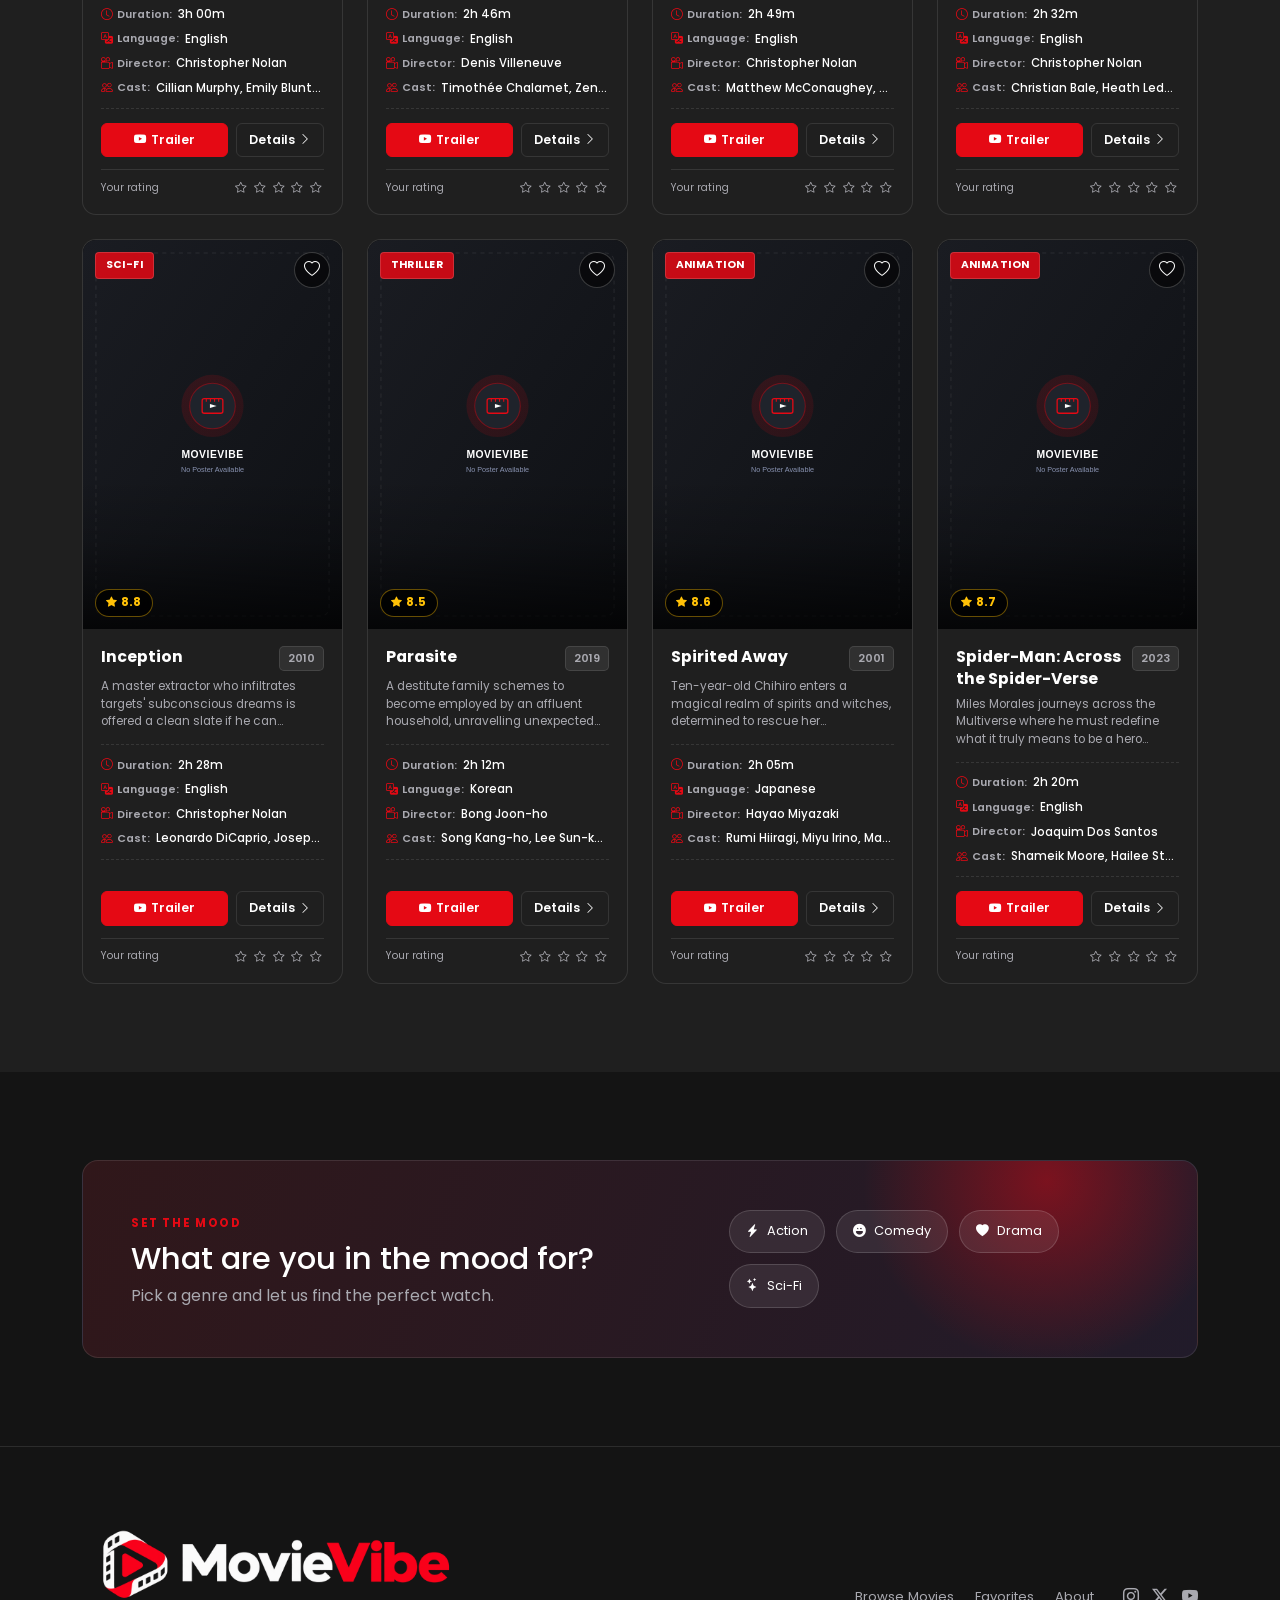
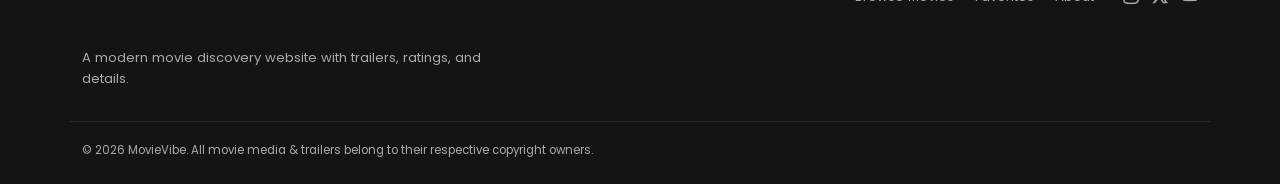
==== commit 5082edb9: "fetch api from tmdb api" ====
--- a/index.html
+++ b/index.html
@@ -65,10 +65,10 @@
     </section>
   </main>
   <div id="site-footer"></div>
-  <script src="https://cdn.jsdelivr.net/npm/bootstrap@5.3.3/dist/js/bootstrap.bundle.min.js"></script>
-  <script src="data/movies-data.js"></script>
-  <script src="js/utils.js"></script>
-  <script src="js/main.js"></script>
-  <script src="js/home.js"></script>
+  <script type="module" src="https://cdn.jsdelivr.net/npm/bootstrap@5.3.3/dist/js/bootstrap.bundle.min.js"></script>
+  <script type="module" src="data/movies-data.js"></script>
+  <script type="module" src="js/utils.js"></script>
+  <script type="module" src="js/main.js"></script>
+  <script type="module" src="js/home.js"></script>
 </body>
 </html>
--- a/css/style.css
+++ b/css/style.css
@@ -279,14 +279,14 @@
   overflow: hidden;
   position: relative;
   transition:
-    transform 0.28s cubic-bezier(0.4, 0, 0.2, 1),
-    box-shadow 0.28s cubic-bezier(0.4, 0, 0.2, 1),
-    border-color 0.28s ease;
+    transform 0.3s ease,
+    box-shadow 0.3s ease,
+    border-color 0.3s ease;
 }
 .movie-card:hover {
-  border-color: rgba(229, 9, 20, 0.4);
-  box-shadow: var(--shadow);
-  transform: translateY(-8px);
+  border-color: rgba(255, 255, 255, 0.2);
+  box-shadow: 0 10px 24px rgba(0, 0, 0, 0.4);
+  transform: translateY(-4px);
 }
 .poster-wrap {
   aspect-ratio: 2/3;
@@ -298,11 +298,11 @@
 .details-poster img {
   height: 100%;
   object-fit: cover;
-  transition: transform 0.5s cubic-bezier(0.4, 0, 0.2, 1);
+  transition: transform 0.45s ease;
   width: 100%;
 }
 .movie-card:hover .poster-wrap img {
-  transform: scale(1.06);
+  transform: scale(1.03);
 }
 .poster-wrap:after {
   background: linear-gradient(
@@ -352,22 +352,27 @@
 
 /* Poster hover trailer play overlay button */
 .poster-trailer-btn {
-  background: rgba(229, 9, 20, 0.92);
-  border: 0;
+  background: rgba(229, 9, 20, 0.94);
+  backdrop-filter: blur(6px);
+  border: 2px solid rgba(255, 255, 255, 0.25);
   border-radius: 50%;
-  box-shadow: 0 4px 20px rgba(229, 9, 20, 0.6);
+  box-shadow: 0 4px 22px rgba(229, 9, 20, 0.65);
   color: #fff;
   cursor: pointer;
   display: grid;
-  font-size: 1.6rem;
+  font-size: 1.65rem;
   height: 52px;
   left: 50%;
   opacity: 0;
   place-items: center;
   position: absolute;
   top: 50%;
-  transform: translate(-50%, -50%) scale(0.8);
-  transition: all 0.28s cubic-bezier(0.4, 0, 0.2, 1);
+  transform: translate(-50%, -50%) scale(0.85);
+  transition:
+    opacity 0.4s cubic-bezier(0.25, 1, 0.5, 1),
+    transform 0.45s cubic-bezier(0.25, 1, 0.5, 1),
+    background-color 0.25s ease,
+    box-shadow 0.25s ease;
   width: 52px;
   z-index: 3;
 }
@@ -377,7 +382,9 @@
 }
 .poster-trailer-btn:hover {
   background: #ff1924;
-  transform: translate(-50%, -50%) scale(1.12);
+  border-color: #ffffff;
+  box-shadow: 0 6px 28px rgba(229, 9, 20, 0.85);
+  transform: translate(-50%, -50%) scale(1.08);
 }
 
 /* Genre Badge */
@@ -417,10 +424,14 @@
   left: 12px;
   padding: 0.22rem 0.65rem;
   position: absolute;
+  transition: border-color 0.25s ease;
   z-index: 2;
 }
 .card-rating-badge i {
   font-size: 0.68rem;
+}
+.movie-card:hover .card-rating-badge {
+  border-color: rgba(255, 193, 7, 0.7);
 }
 
 /* Card Body */
@@ -448,9 +459,10 @@
 .movie-title a {
   color: var(--text);
   text-decoration: none;
-  transition: color 0.2s;
-}
-.movie-title a:hover {
+  transition: color 0.2s ease;
+}
+.movie-title a:hover,
+.movie-card:hover .movie-title a {
   color: var(--red);
 }
 .movie-year-badge {
@@ -462,7 +474,11 @@
   font-size: 0.7rem;
   font-weight: 600;
   padding: 0.15rem 0.5rem;
+  transition: border-color 0.25s ease;
   white-space: nowrap;
+}
+.movie-card:hover .movie-year-badge {
+  border-color: rgba(255, 255, 255, 0.2);
 }
 
 /* Movie Description */
@@ -470,11 +486,18 @@
   color: var(--muted);
   display: -webkit-box;
   -webkit-box-orient: vertical;
+  -webkit-line-clamp: 3;
+  line-clamp: 3;
   font-size: 0.74rem;
   line-height: 1.48;
-  line-clamp: 2;
+  min-height: calc(0.74rem * 1.48 * 3);
   margin: 0 0 0.85rem 0;
   overflow: hidden;
+  text-overflow: ellipsis;
+  transition: color 0.2s ease;
+}
+.movie-card:hover .movie-card-desc {
+  color: var(--text);
 }
 
 /* Movie Meta Info: Duration, Language, Director, Cast */
@@ -705,9 +728,36 @@
   color: var(--text);
 }
 .socials {
-  display: flex;
-  gap: 0.8rem;
+  align-items: center;
+  display: flex;
+  gap: 0.85rem;
   margin-left: 0.5rem;
+}
+.socials a,
+.socials i {
+  color: var(--muted);
+  cursor: pointer;
+  display: inline-flex;
+  font-size: 1rem;
+  line-height: 1;
+  text-decoration: none;
+  transition: color 0.2s ease, transform 0.2s ease;
+}
+.socials a:hover,
+.socials i:hover {
+  transform: translateY(-1px);
+}
+.socials a:hover .bi-instagram,
+.socials .bi-instagram:hover {
+  color: #e1306c;
+}
+.socials a:hover .bi-twitter-x,
+.socials .bi-twitter-x:hover {
+  color: var(--text);
+}
+.socials a:hover .bi-youtube,
+.socials .bi-youtube:hover {
+  color: var(--red);
 }
 .copyright {
   border-top: 1px solid var(--line);
@@ -1122,6 +1172,14 @@
 [data-theme="light"] .movie-year-badge {
   background: rgba(0, 0, 0, 0.05);
 }
+[data-theme="light"] .movie-card:hover {
+  border-color: rgba(0, 0, 0, 0.18);
+  box-shadow: 0 8px 20px rgba(0, 0, 0, 0.08);
+  transform: translateY(-4px);
+}
+[data-theme="light"] .movie-card:hover .movie-card-desc {
+  color: var(--text);
+}
 [data-theme="light"] .btn-card-details {
   border-color: rgba(0, 0, 0, 0.15);
   color: var(--text);
